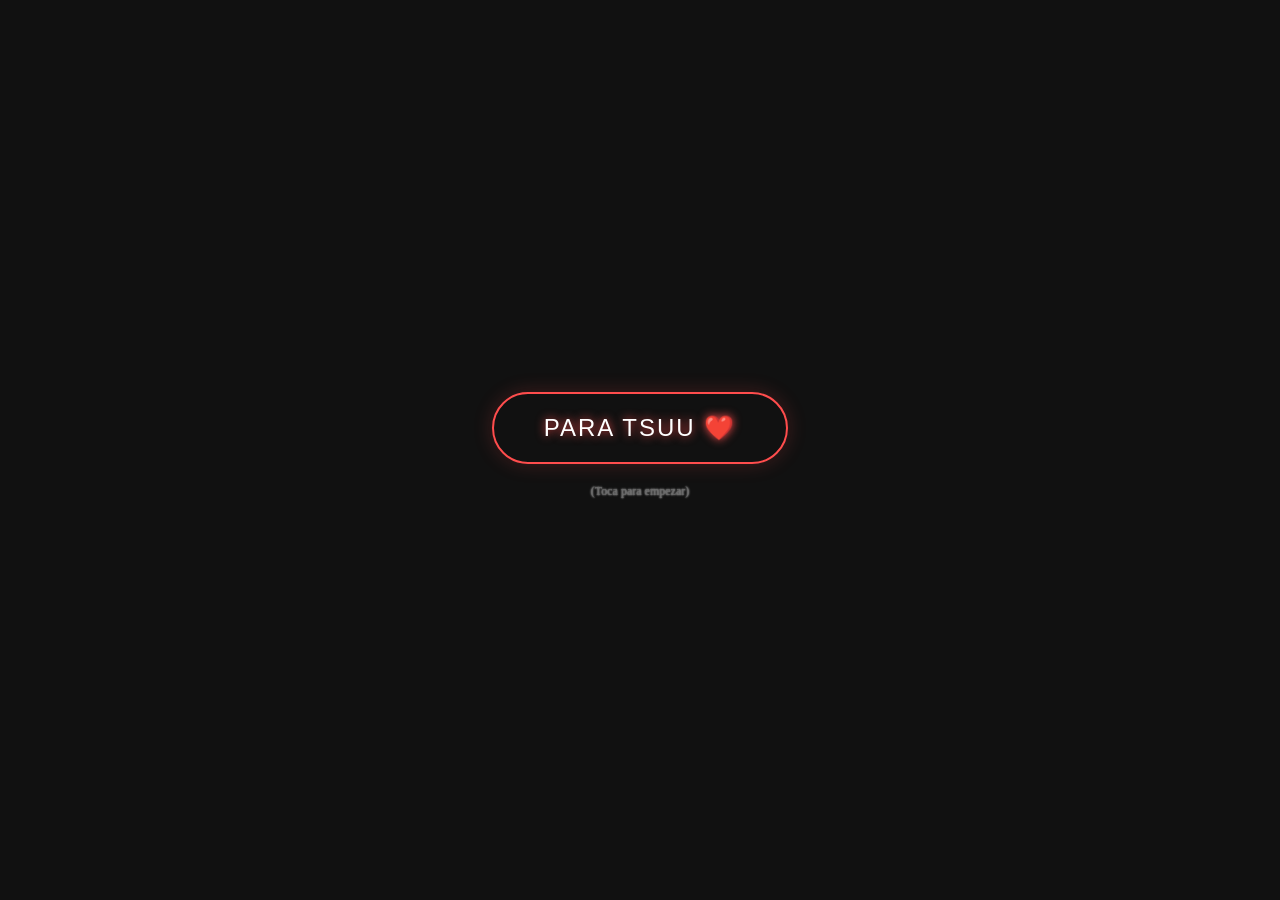
==== index.html @ 760251e3 "uno" ====
<!DOCTYPE html>
<html lang="es">
<head>
    <meta charset="UTF-8">
    <meta name="viewport" content="width=device-width, initial-scale=1.0">
    <title>Para Tsu ✨</title>
    <link href="https://fonts.googleapis.com/css2?family=Poppins:wght@300;400;600&family=Dancing+Script:wght@700&display=swap" rel="stylesheet">
    <style>
        :root {
            --bg-color: #0b0f19;
            --text-light: #f8f9fa;
            --accent-pink: #ff9a9e;
            --accent-purple: #c2e9fb;
            --glass-bg: rgba(255, 255, 255, 0.05);
            --glass-border: rgba(255, 255, 255, 0.1);
        }

        * {
            margin: 0;
            padding: 0;
            box-sizing: border-box;
        }

        body {
            background: linear-gradient(to bottom, #020111 10%, #20124d 90%);
            color: var(--text-light);
            font-family: 'Poppins', sans-serif;
            overflow-x: hidden;
            min-height: 100vh;
        }

        /* Estrellas de fondo animadas */
        .stars {
            position: fixed;
            top: 0;
            left: 0;
            width: 100%;
            height: 100%;
            pointer-events: none;
            z-index: 0;
        }
        
        .star {
            position: absolute;
            background-color: white;
            border-radius: 50%;
            animation: twinkle infinite alternate;
        }

        @keyframes twinkle {
            0% { opacity: 0.2; transform: scale(0.8); }
            100% { opacity: 1; transform: scale(1.2); box-shadow: 0 0 10px #fff, 0 0 20px var(--accent-pink); }
        }

        /* Contenedor Principal */
        #pantalla-bloqueo {
            position: relative;
            z-index: 10;
            display: flex;
            flex-direction: column;
            align-items: center;
            justify-content: center;
            min-height: 100vh;
            text-align: center;
            padding: 20px;
            transition: opacity 1s ease-in-out;
        }

        /* Textos y Títulos */
        h1 {
            font-family: 'Dancing Script', cursive;
            color: var(--accent-pink);
            margin-bottom: 15px;
            font-size: 3rem;
            text-shadow: 0 0 15px rgba(255, 154, 158, 0.4);
        }
        
        p {
            font-size: 1.1rem;
            line-height: 1.6;
            margin-bottom: 20px;
            color: #e2e8f0;
        }

        /* Estilos del Contador */
        .contador-container {
            display: flex;
            gap: 15px;
            margin-top: 30px;
            flex-wrap: wrap;
            justify-content: center;
        }

        .tiempo-box {
            background: var(--glass-bg);
            border: 1px solid var(--glass-border);
            backdrop-filter: blur(10px);
            padding: 20px;
            border-radius: 15px;
            min-width: 90px;
            box-shadow: 0 8px 32px rgba(0, 0, 0, 0.3);
        }

        .tiempo-box span {
            display: block;
            font-size: 2.5rem;
            font-weight: 600;
            color: var(--accent-purple);
        }

        .tiempo-box .label {
            font-size: 0.9rem;
            text-transform: uppercase;
            letter-spacing: 2px;
            margin-top: 5px;
            color: var(--text-light);
        }

        /* Botón de Música */
        .btn-music {
            background: transparent;
            border: 1px solid var(--accent-purple);
            color: var(--accent-purple);
            padding: 10px 20px;
            font-size: 0.9rem;
            margin-top: 40px;
            border-radius: 20px;
            cursor: pointer;
            transition: all 0.3s;
        }

        .btn-music:hover {
            background: var(--accent-purple);
            color: #000;
        }

        @media (max-width: 600px) {
            h1 { font-size: 2.2rem; }
            .tiempo-box { min-width: 70px; padding: 15px; }
            .tiempo-box span { font-size: 1.8rem; }
        }
    </style>
</head>
<body>

    <!-- Música de fondo -->
    <audio id="bg-music" loop>
        <source src="./audio/musica.mp3" type="audio/mpeg">
    </audio>

    <!-- Estrellas Animadas -->
    <div class="stars" id="stars-container"></div>

    <!-- PANTALLA DE BLOQUEO / CUENTA REGRESIVA -->
    <div id="pantalla-bloqueo">
        <h1>Algo especial está esperando por ti ❤️</h1>
        <p>No importa la distancia, algunas personas logran sentirse cerca todos los días.</p>
        
        <div class="contador-container">
            <div class="tiempo-box"><span id="days">00</span><div class="label">Días</div></div>
            <div class="tiempo-box"><span id="hours">00</span><div class="label">Horas</div></div>
            <div class="tiempo-box"><span id="minutes">00</span><div class="label">Minutos</div></div>
            <div class="tiempo-box"><span id="seconds">00</span><div class="label">Segundos</div></div>
        </div>

        <button class="btn-music" id="music-btn">🎵 Activar Música</button>
    </div>

    <script>
        // 🌌 GENERADOR DE ESTRELLAS
        const starsContainer = document.getElementById('stars-container');
        for (let i = 0; i < 150; i++) {
            let star = document.createElement('div');
            star.className = 'star';
            let size = Math.random() * 3 + 1;
            star.style.width = size + 'px';
            star.style.height = size + 'px';
            star.style.left = Math.random() * 100 + 'vw';
            star.style.top = Math.random() * 100 + 'vh';
            star.style.animationDuration = (Math.random() * 3 + 2) + 's';
            star.style.animationDelay = Math.random() * 2 + 's';
            starsContainer.appendChild(star);
        }

        // 🎵 CONTROL DE MÚSICA
        const musicBtn = document.getElementById('music-btn');
        const bgMusic = document.getElementById('bg-music');
        let isPlaying = false;

        musicBtn.addEventListener('click', () => {
            if (isPlaying) {
                bgMusic.pause();
                musicBtn.innerText = "🎵 Activar Música";
            } else {
                bgMusic.play();
                musicBtn.innerText = "🔇 Pausar Música";
            }
            isPlaying = !isPlaying;
        });

        // ⏳ LÓGICA DEL CONTADOR
        // Escribe el año actual explícitamente para evitar saltos inesperados.
        // Formato: "Mes Día, Año Hora:Minuto:Segundo"
        const targetDate = new Date("2026-06-15T00:00:00-03:00").getTime();
        
        const countdownInterval = setInterval(() => {
            const now = new Date().getTime();
            const distance = targetDate - now;

            if (distance <= 0) {
                // TIEMPO TERMINADO: Redirigir a la otra página
                clearInterval(countdownInterval);
                document.getElementById('pantalla-bloqueo').style.opacity = '0'; // Pequeño efecto de desvanecimiento
                
                setTimeout(() => {
                    window.location.href = "felicidades.html";
                }, 800); // Espera menos de 1 segundo para hacer el cambio
                
            } else {
                // Calcular tiempo restante
                const days = Math.floor(distance / (1000 * 60 * 60 * 24));
                const hours = Math.floor((distance % (1000 * 60 * 60 * 24)) / (1000 * 60 * 60));
                const minutes = Math.floor((distance % (1000 * 60 * 60)) / (1000 * 60));
                const seconds = Math.floor((distance % (1000 * 60)) / 1000);

                document.getElementById('days').innerText = days < 10 ? '0' + days : days;
                document.getElementById('hours').innerText = hours < 10 ? '0' + hours : hours;
                document.getElementById('minutes').innerText = minutes < 10 ? '0' + minutes : minutes;
                document.getElementById('seconds').innerText = seconds < 10 ? '0' + seconds : seconds;
            }
        }, 1000);

    </script>
</body>
</html>
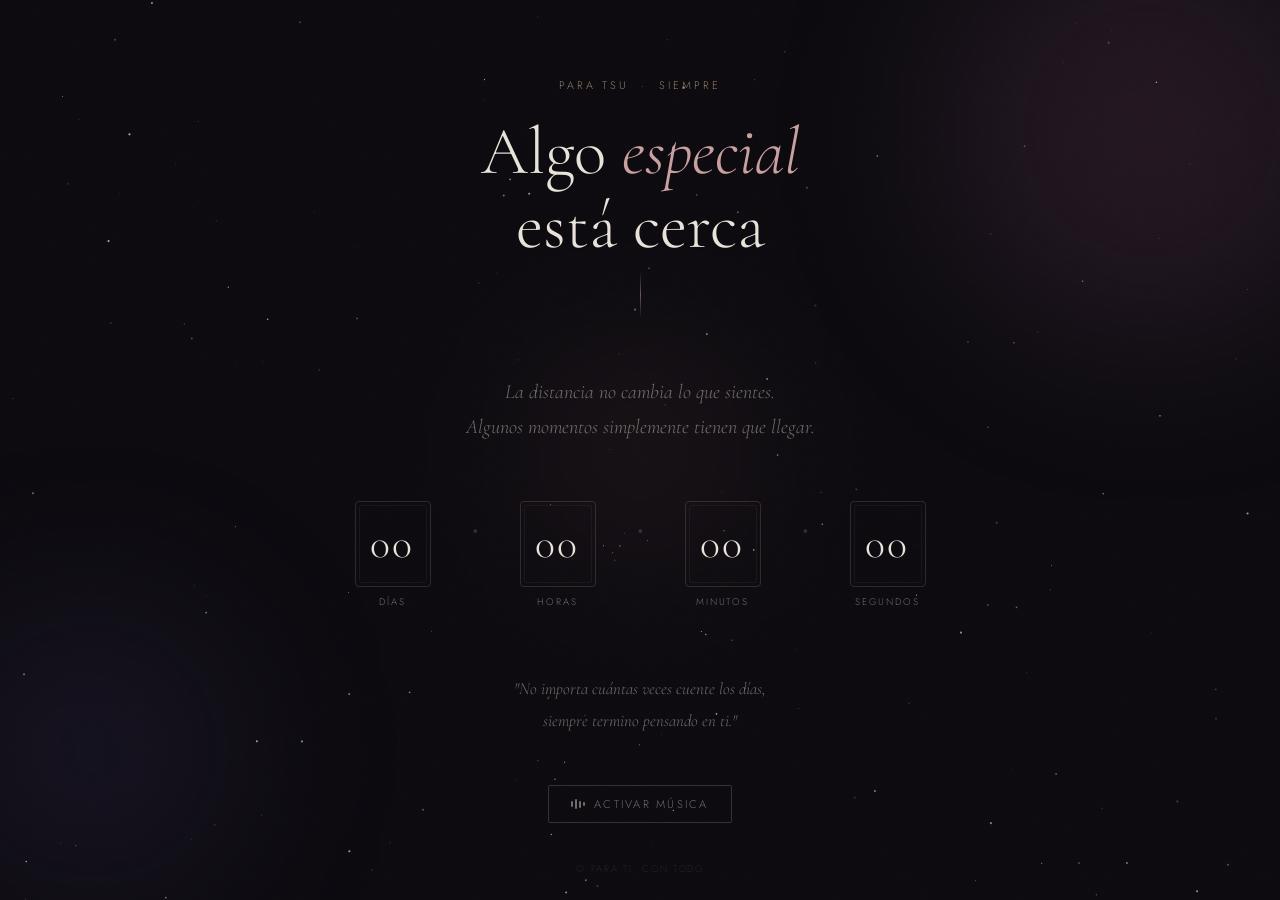
==== commit ab058d13: "tres" ====
--- a/index.html
+++ b/index.html
@@ -1,235 +1,425 @@
 <!DOCTYPE html>
 <html lang="es">
 <head>
-    <meta charset="UTF-8">
-    <meta name="viewport" content="width=device-width, initial-scale=1.0">
-    <title>Para Tsu ✨</title>
-    <link href="https://fonts.googleapis.com/css2?family=Poppins:wght@300;400;600&family=Dancing+Script:wght@700&display=swap" rel="stylesheet">
-    <style>
-        :root {
-            --bg-color: #0b0f19;
-            --text-light: #f8f9fa;
-            --accent-pink: #ff9a9e;
-            --accent-purple: #c2e9fb;
-            --glass-bg: rgba(255, 255, 255, 0.05);
-            --glass-border: rgba(255, 255, 255, 0.1);
-        }
-
-        * {
-            margin: 0;
-            padding: 0;
-            box-sizing: border-box;
-        }
-
-        body {
-            background: linear-gradient(to bottom, #020111 10%, #20124d 90%);
-            color: var(--text-light);
-            font-family: 'Poppins', sans-serif;
-            overflow-x: hidden;
-            min-height: 100vh;
-        }
-
-        /* Estrellas de fondo animadas */
-        .stars {
-            position: fixed;
-            top: 0;
-            left: 0;
-            width: 100%;
-            height: 100%;
-            pointer-events: none;
-            z-index: 0;
-        }
-        
-        .star {
-            position: absolute;
-            background-color: white;
-            border-radius: 50%;
-            animation: twinkle infinite alternate;
-        }
-
-        @keyframes twinkle {
-            0% { opacity: 0.2; transform: scale(0.8); }
-            100% { opacity: 1; transform: scale(1.2); box-shadow: 0 0 10px #fff, 0 0 20px var(--accent-pink); }
-        }
-
-        /* Contenedor Principal */
-        #pantalla-bloqueo {
-            position: relative;
-            z-index: 10;
-            display: flex;
-            flex-direction: column;
-            align-items: center;
-            justify-content: center;
-            min-height: 100vh;
-            text-align: center;
-            padding: 20px;
-            transition: opacity 1s ease-in-out;
-        }
-
-        /* Textos y Títulos */
-        h1 {
-            font-family: 'Dancing Script', cursive;
-            color: var(--accent-pink);
-            margin-bottom: 15px;
-            font-size: 3rem;
-            text-shadow: 0 0 15px rgba(255, 154, 158, 0.4);
-        }
-        
-        p {
-            font-size: 1.1rem;
-            line-height: 1.6;
-            margin-bottom: 20px;
-            color: #e2e8f0;
-        }
-
-        /* Estilos del Contador */
-        .contador-container {
-            display: flex;
-            gap: 15px;
-            margin-top: 30px;
-            flex-wrap: wrap;
-            justify-content: center;
-        }
-
-        .tiempo-box {
-            background: var(--glass-bg);
-            border: 1px solid var(--glass-border);
-            backdrop-filter: blur(10px);
-            padding: 20px;
-            border-radius: 15px;
-            min-width: 90px;
-            box-shadow: 0 8px 32px rgba(0, 0, 0, 0.3);
-        }
-
-        .tiempo-box span {
-            display: block;
-            font-size: 2.5rem;
-            font-weight: 600;
-            color: var(--accent-purple);
-        }
-
-        .tiempo-box .label {
-            font-size: 0.9rem;
-            text-transform: uppercase;
-            letter-spacing: 2px;
-            margin-top: 5px;
-            color: var(--text-light);
-        }
-
-        /* Botón de Música */
-        .btn-music {
-            background: transparent;
-            border: 1px solid var(--accent-purple);
-            color: var(--accent-purple);
-            padding: 10px 20px;
-            font-size: 0.9rem;
-            margin-top: 40px;
-            border-radius: 20px;
-            cursor: pointer;
-            transition: all 0.3s;
-        }
-
-        .btn-music:hover {
-            background: var(--accent-purple);
-            color: #000;
-        }
-
-        @media (max-width: 600px) {
-            h1 { font-size: 2.2rem; }
-            .tiempo-box { min-width: 70px; padding: 15px; }
-            .tiempo-box span { font-size: 1.8rem; }
-        }
-    </style>
+<meta charset="UTF-8">
+<meta name="viewport" content="width=device-width, initial-scale=1.0">
+<title>Para Tsu ✨</title>
+<link href="https://fonts.googleapis.com/css2?family=Cormorant+Garamond:ital,wght@0,300;0,400;1,300;1,400&family=Jost:wght@200;300;400&display=swap" rel="stylesheet">
+<style>
+  *, *::before, *::after { margin: 0; padding: 0; box-sizing: border-box; }
+
+  :root {
+    --ink: #e8e2d9;
+    --ink-muted: rgba(232,226,217,0.45);
+    --ink-faint: rgba(232,226,217,0.18);
+    --rose: #c9a0a0;
+    --rose-glow: rgba(201,160,160,0.12);
+    --gold: #c8b08a;
+    --gold-faint: rgba(200,176,138,0.08);
+  }
+
+  body {
+    background: #0c0a0f;
+    color: var(--ink);
+    font-family: 'Jost', sans-serif;
+    font-weight: 200;
+    min-height: 100vh;
+    overflow-x: hidden;
+    position: relative;
+  }
+
+  /* ── Grain overlay ── */
+  body::before {
+    content: '';
+    position: fixed;
+    inset: 0;
+    background-image: url("data:image/svg+xml,%3Csvg viewBox='0 0 200 200' xmlns='http://www.w3.org/2000/svg'%3E%3Cfilter id='n'%3E%3CfeTurbulence type='fractalNoise' baseFrequency='0.85' numOctaves='4' stitchTiles='stitch'/%3E%3C/filter%3E%3Crect width='100%25' height='100%25' filter='url(%23n)' opacity='0.04'/%3E%3C/svg%3E");
+    background-repeat: repeat;
+    background-size: 180px;
+    opacity: 0.55;
+    pointer-events: none;
+    z-index: 1;
+  }
+
+  /* ── Ambient glow blobs ── */
+  .blob {
+    position: fixed;
+    border-radius: 50%;
+    pointer-events: none;
+    filter: blur(80px);
+    z-index: 0;
+  }
+  .blob-1 { width: 420px; height: 420px; background: rgba(100,60,90,0.25); top: -80px; right: -80px; }
+  .blob-2 { width: 300px; height: 300px; background: rgba(60,50,100,0.2); bottom: 0; left: -60px; }
+  .blob-3 { width: 200px; height: 200px; background: rgba(140,90,80,0.12); top: 50%; left: 50%; transform: translate(-50%,-50%); }
+
+  /* ── Canvas stars ── */
+  canvas#stars { position: fixed; inset: 0; z-index: 0; pointer-events: none; }
+
+  /* ── Layout ── */
+  #app {
+    position: relative;
+    z-index: 2;
+    min-height: 100vh;
+    display: flex;
+    flex-direction: column;
+    align-items: center;
+    justify-content: center;
+    padding: 3rem 1.5rem;
+    gap: 0;
+  }
+
+  /* ── Eyebrow ── */
+  .eyebrow {
+    font-family: 'Jost', sans-serif;
+    font-weight: 300;
+    font-size: 0.68rem;
+    letter-spacing: 0.28em;
+    text-transform: uppercase;
+    color: var(--gold);
+    opacity: 0.7;
+    margin-bottom: 1.4rem;
+  }
+
+  /* ── Main heading ── */
+  .heading {
+    font-family: 'Cormorant Garamond', serif;
+    font-weight: 300;
+    font-size: clamp(2.4rem, 7vw, 4.2rem);
+    line-height: 1.1;
+    text-align: center;
+    color: var(--ink);
+    margin-bottom: 0.5rem;
+  }
+  .heading em {
+    font-style: italic;
+    color: var(--rose);
+  }
+
+  /* ── Sub ── */
+  .subtext {
+    font-family: 'Cormorant Garamond', serif;
+    font-style: italic;
+    font-weight: 300;
+    font-size: clamp(1rem, 2.5vw, 1.25rem);
+    color: var(--ink-muted);
+    text-align: center;
+    max-width: 480px;
+    line-height: 1.75;
+    margin-bottom: 3.5rem;
+  }
+
+  /* ── Divider ── */
+  .divider {
+    width: 1px;
+    height: 48px;
+    background: linear-gradient(to bottom, transparent, var(--rose), transparent);
+    margin: 0 auto 3.5rem;
+    opacity: 0.5;
+  }
+
+  /* ── Countdown ── */
+  .countdown {
+    display: flex;
+    gap: clamp(1rem, 4vw, 2.5rem);
+    align-items: flex-start;
+    margin-bottom: 4rem;
+  }
+
+  .unit {
+    display: flex;
+    flex-direction: column;
+    align-items: center;
+    gap: 0.5rem;
+  }
+
+  .unit-sep {
+    font-family: 'Cormorant Garamond', serif;
+    font-size: 2.8rem;
+    color: var(--ink-faint);
+    padding-top: 0.2rem;
+    line-height: 1;
+    user-select: none;
+  }
+
+  .num-wrap {
+    position: relative;
+    width: clamp(56px, 14vw, 76px);
+    height: clamp(64px, 15vw, 86px);
+  }
+
+  .num-border {
+    position: absolute;
+    inset: 0;
+    border: 1px solid var(--rose);
+    opacity: 0.2;
+    border-radius: 4px;
+  }
+  .num-border::before {
+    content: '';
+    position: absolute;
+    inset: 3px;
+    border: 1px solid var(--gold);
+    opacity: 0.35;
+    border-radius: 2px;
+  }
+
+  .num {
+    position: absolute;
+    inset: 0;
+    display: flex;
+    align-items: center;
+    justify-content: center;
+    font-family: 'Cormorant Garamond', serif;
+    font-weight: 300;
+    font-size: clamp(1.8rem, 5vw, 2.6rem);
+    color: var(--ink);
+    letter-spacing: 0.05em;
+    transition: opacity 0.15s;
+  }
+
+  .lbl {
+    font-family: 'Jost', sans-serif;
+    font-weight: 300;
+    font-size: 0.6rem;
+    letter-spacing: 0.2em;
+    text-transform: uppercase;
+    color: var(--ink-muted);
+  }
+
+  /* ── Message line ── */
+  .message {
+    font-family: 'Cormorant Garamond', serif;
+    font-style: italic;
+    font-size: clamp(0.9rem, 2.5vw, 1.05rem);
+    color: var(--ink-muted);
+    text-align: center;
+    max-width: 420px;
+    line-height: 1.9;
+    margin-bottom: 3rem;
+    opacity: 0;
+    transform: translateY(8px);
+    animation: fadeUp 1.2s 0.6s ease forwards;
+  }
+
+  @keyframes fadeUp {
+    to { opacity: 1; transform: translateY(0); }
+  }
+
+  /* ── Music button ── */
+  .music-btn {
+    display: flex;
+    align-items: center;
+    gap: 0.55rem;
+    background: none;
+    border: 1px solid var(--ink-faint);
+    color: var(--ink-muted);
+    font-family: 'Jost', sans-serif;
+    font-weight: 300;
+    font-size: 0.7rem;
+    letter-spacing: 0.2em;
+    text-transform: uppercase;
+    padding: 0.65rem 1.4rem;
+    border-radius: 2px;
+    cursor: pointer;
+    transition: border-color 0.3s, color 0.3s, background 0.3s;
+    position: relative;
+    overflow: hidden;
+  }
+  .music-btn::after {
+    content: '';
+    position: absolute;
+    inset: 0;
+    background: var(--rose-glow);
+    opacity: 0;
+    transition: opacity 0.3s;
+  }
+  .music-btn:hover { border-color: var(--rose); color: var(--rose); }
+  .music-btn:hover::after { opacity: 1; }
+
+  .music-icon {
+    display: flex;
+    align-items: center;
+    gap: 2px;
+  }
+  .bar {
+    width: 2px;
+    background: currentColor;
+    border-radius: 1px;
+    animation: eq 1.2s ease-in-out infinite alternate;
+  }
+  .bar:nth-child(1) { height: 6px; animation-delay: 0s; }
+  .bar:nth-child(2) { height: 10px; animation-delay: 0.2s; }
+  .bar:nth-child(3) { height: 7px; animation-delay: 0.4s; }
+  .bar:nth-child(4) { height: 4px; animation-delay: 0.1s; }
+  @keyframes eq {
+    from { transform: scaleY(0.3); }
+    to   { transform: scaleY(1.3); }
+  }
+  .music-btn.paused .bar { animation-play-state: paused; }
+
+  /* ── Footer ── */
+  .footer {
+    position: fixed;
+    bottom: 1.5rem;
+    left: 50%;
+    transform: translateX(-50%);
+    font-size: 0.6rem;
+    letter-spacing: 0.18em;
+    text-transform: uppercase;
+    color: var(--ink-faint);
+    white-space: nowrap;
+    z-index: 2;
+  }
+</style>
 </head>
 <body>
-
-    <!-- Música de fondo -->
-    <audio id="bg-music" loop>
-        <source src="./audio/musica.mp3" type="audio/mpeg">
-    </audio>
-
-    <!-- Estrellas Animadas -->
-    <div class="stars" id="stars-container"></div>
-
-    <!-- PANTALLA DE BLOQUEO / CUENTA REGRESIVA -->
-    <div id="pantalla-bloqueo">
-        <h1>Algo especial está esperando por ti ❤️</h1>
-        <p>No importa la distancia, algunas personas logran sentirse cerca todos los días.</p>
-        
-        <div class="contador-container">
-            <div class="tiempo-box"><span id="days">00</span><div class="label">Días</div></div>
-            <div class="tiempo-box"><span id="hours">00</span><div class="label">Horas</div></div>
-            <div class="tiempo-box"><span id="minutes">00</span><div class="label">Minutos</div></div>
-            <div class="tiempo-box"><span id="seconds">00</span><div class="label">Segundos</div></div>
-        </div>
-
-        <button class="btn-music" id="music-btn">🎵 Activar Música</button>
+<audio id="bg-music" loop><source src="./audio/musica.mp3" type="audio/mpeg"></audio>
+
+<div class="blob blob-1"></div>
+<div class="blob blob-2"></div>
+<div class="blob blob-3"></div>
+<canvas id="stars"></canvas>
+
+<div id="app">
+  <p class="eyebrow">Para Tsu &nbsp;·&nbsp; siempre</p>
+
+  <h1 class="heading">Algo <em>especial</em><br>está cerca</h1>
+
+  <div class="divider"></div>
+
+  <p class="subtext">La distancia no cambia lo que sientes.<br>Algunos momentos simplemente <em>tienen que llegar.</em></p>
+
+  <div class="countdown" id="countdown">
+    <div class="unit">
+      <div class="num-wrap"><div class="num-border"></div><div class="num" id="days">00</div></div>
+      <span class="lbl">días</span>
     </div>
-
-    <script>
-        // 🌌 GENERADOR DE ESTRELLAS
-        const starsContainer = document.getElementById('stars-container');
-        for (let i = 0; i < 150; i++) {
-            let star = document.createElement('div');
-            star.className = 'star';
-            let size = Math.random() * 3 + 1;
-            star.style.width = size + 'px';
-            star.style.height = size + 'px';
-            star.style.left = Math.random() * 100 + 'vw';
-            star.style.top = Math.random() * 100 + 'vh';
-            star.style.animationDuration = (Math.random() * 3 + 2) + 's';
-            star.style.animationDelay = Math.random() * 2 + 's';
-            starsContainer.appendChild(star);
-        }
-
-        // 🎵 CONTROL DE MÚSICA
-        const musicBtn = document.getElementById('music-btn');
-        const bgMusic = document.getElementById('bg-music');
-        let isPlaying = false;
-
-        musicBtn.addEventListener('click', () => {
-            if (isPlaying) {
-                bgMusic.pause();
-                musicBtn.innerText = "🎵 Activar Música";
-            } else {
-                bgMusic.play();
-                musicBtn.innerText = "🔇 Pausar Música";
-            }
-            isPlaying = !isPlaying;
-        });
-
-        // ⏳ LÓGICA DEL CONTADOR
-        // Escribe el año actual explícitamente para evitar saltos inesperados.
-        // Formato: "Mes Día, Año Hora:Minuto:Segundo"
-        const targetDate = new Date("2026-06-15T00:00:00-03:00").getTime();
-        
-        const countdownInterval = setInterval(() => {
-            const now = new Date().getTime();
-            const distance = targetDate - now;
-
-            if (distance <= 0) {
-                // TIEMPO TERMINADO: Redirigir a la otra página
-                clearInterval(countdownInterval);
-                document.getElementById('pantalla-bloqueo').style.opacity = '0'; // Pequeño efecto de desvanecimiento
-                
-                setTimeout(() => {
-                    window.location.href = "felicidades.html";
-                }, 800); // Espera menos de 1 segundo para hacer el cambio
-                
-            } else {
-                // Calcular tiempo restante
-                const days = Math.floor(distance / (1000 * 60 * 60 * 24));
-                const hours = Math.floor((distance % (1000 * 60 * 60 * 24)) / (1000 * 60 * 60));
-                const minutes = Math.floor((distance % (1000 * 60 * 60)) / (1000 * 60));
-                const seconds = Math.floor((distance % (1000 * 60)) / 1000);
-
-                document.getElementById('days').innerText = days < 10 ? '0' + days : days;
-                document.getElementById('hours').innerText = hours < 10 ? '0' + hours : hours;
-                document.getElementById('minutes').innerText = minutes < 10 ? '0' + minutes : minutes;
-                document.getElementById('seconds').innerText = seconds < 10 ? '0' + seconds : seconds;
-            }
-        }, 1000);
-
-    </script>
+    <span class="unit-sep">·</span>
+    <div class="unit">
+      <div class="num-wrap"><div class="num-border"></div><div class="num" id="hours">00</div></div>
+      <span class="lbl">horas</span>
+    </div>
+    <span class="unit-sep">·</span>
+    <div class="unit">
+      <div class="num-wrap"><div class="num-border"></div><div class="num" id="mins">00</div></div>
+      <span class="lbl">minutos</span>
+    </div>
+    <span class="unit-sep">·</span>
+    <div class="unit">
+      <div class="num-wrap"><div class="num-border"></div><div class="num" id="secs">00</div></div>
+      <span class="lbl">segundos</span>
+    </div>
+  </div>
+
+  <p class="message">"No importa cuántas veces cuente los días,<br>siempre termino pensando en ti."</p>
+
+  <button class="music-btn paused" id="music-btn">
+    <span class="music-icon">
+      <span class="bar"></span><span class="bar"></span><span class="bar"></span><span class="bar"></span>
+    </span>
+    <span id="music-label">activar música</span>
+  </button>
+</div>
+
+<div class="footer">© para ti, con todo</div>
+
+<script>
+// Stars
+const canvas = document.getElementById('stars');
+const ctx = canvas.getContext('2d');
+let stars = [];
+
+function resize() {
+  canvas.width = window.innerWidth;
+  canvas.height = window.innerHeight;
+}
+resize();
+window.addEventListener('resize', resize);
+
+function initStars() {
+  stars = [];
+  for (let i = 0; i < 180; i++) {
+    stars.push({
+      x: Math.random() * canvas.width,
+      y: Math.random() * canvas.height,
+      r: Math.random() * 0.9 + 0.2,
+      a: Math.random(),
+      speed: Math.random() * 0.004 + 0.002,
+      phase: Math.random() * Math.PI * 2,
+    });
+  }
+}
+initStars();
+
+function drawStars(t) {
+  ctx.clearRect(0, 0, canvas.width, canvas.height);
+  stars.forEach(s => {
+    const alpha = 0.15 + 0.6 * (0.5 + 0.5 * Math.sin(t * s.speed + s.phase));
+    ctx.beginPath();
+    ctx.arc(s.x, s.y, s.r, 0, Math.PI * 2);
+    ctx.fillStyle = `rgba(232,226,217,${alpha.toFixed(3)})`;
+    ctx.fill();
+  });
+  requestAnimationFrame(drawStars);
+}
+requestAnimationFrame(drawStars);
+
+// Countdown
+const target = new Date("2026-06-15T00:00:00-03:00").getTime();
+const dEl = document.getElementById('days');
+const hEl = document.getElementById('hours');
+const mEl = document.getElementById('mins');
+const sEl = document.getElementById('secs');
+
+function pad(n) { return n < 10 ? '0' + n : '' + n; }
+function setNum(el, val) {
+  if (el.textContent !== val) {
+    el.style.opacity = '0';
+    setTimeout(() => { el.textContent = val; el.style.opacity = '1'; }, 80);
+  }
+}
+
+function tick() {
+  const now = Date.now();
+  const dist = target - now;
+  if (dist <= 0) {
+    clearInterval(timer);
+    document.getElementById('app').style.opacity = '0';
+    document.getElementById('app').style.transition = 'opacity 1s';
+    setTimeout(() => { window.location.href = 'felicidades.html'; }, 900);
+    return;
+  }
+  const d = Math.floor(dist / 86400000);
+  const h = Math.floor((dist % 86400000) / 3600000);
+  const m = Math.floor((dist % 3600000) / 60000);
+  const s = Math.floor((dist % 60000) / 1000);
+  setNum(dEl, pad(d));
+  setNum(hEl, pad(h));
+  setNum(mEl, pad(m));
+  setNum(sEl, pad(s));
+}
+tick();
+const timer = setInterval(tick, 1000);
+
+// Music
+const audio = document.getElementById('bg-music');
+const btn = document.getElementById('music-btn');
+const lbl = document.getElementById('music-label');
+let playing = false;
+
+btn.addEventListener('click', () => {
+  if (playing) {
+    audio.pause();
+    lbl.textContent = 'activar música';
+    btn.classList.add('paused');
+  } else {
+    audio.play().catch(() => {});
+    lbl.textContent = 'pausar música';
+    btn.classList.remove('paused');
+  }
+  playing = !playing;
+});
+</script>
 </body>
-</html>+</html>
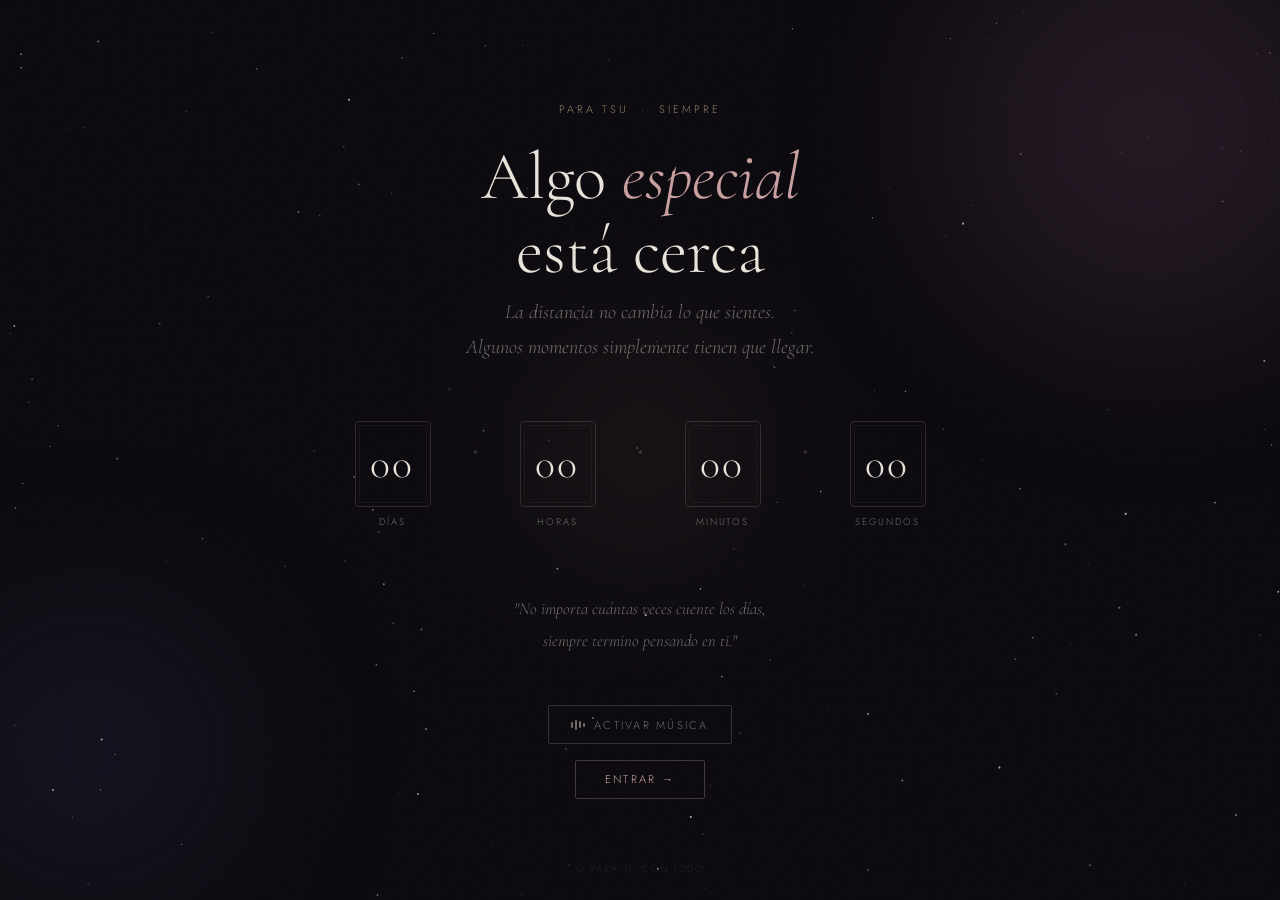
==== commit e4214cb2: "ff" ====
--- a/index.html
+++ b/index.html
@@ -285,8 +285,6 @@
   <p class="eyebrow">Para Tsu &nbsp;·&nbsp; siempre</p>
 
   <h1 class="heading">Algo <em>especial</em><br>está cerca</h1>
-
-  <div class="divider"></div>
 
   <p class="subtext">La distancia no cambia lo que sientes.<br>Algunos momentos simplemente <em>tienen que llegar.</em></p>
 
@@ -320,6 +318,9 @@
     </span>
     <span id="music-label">activar música</span>
   </button>
+    <a href="felicidades.html" id="btn-entrar" style="display:none; font-family:'Jost',sans-serif; font-weight:300; font-size:0.7rem; letter-spacing:0.2em; text-transform:uppercase; color:#c9a0a0; border:1px solid rgba(201,160,160,0.3); padding:0.65rem 1.8rem; border-radius:2px; text-decoration:none; margin-top:1rem; transition:all 0.3s;">
+  entrar →
+</a>
 </div>
 
 <div class="footer">© para ti, con todo</div>
@@ -383,13 +384,11 @@
 function tick() {
   const now = Date.now();
   const dist = target - now;
-  if (dist <= 0) {
+if (dist <= 0) {
     clearInterval(timer);
-    document.getElementById('app').style.opacity = '0';
-    document.getElementById('app').style.transition = 'opacity 1s';
-    setTimeout(() => { window.location.href = 'felicidades.html'; }, 900);
+    document.getElementById('btn-entrar').style.display = 'block';
     return;
-  }
+}
   const d = Math.floor(dist / 86400000);
   const h = Math.floor((dist % 86400000) / 3600000);
   const m = Math.floor((dist % 3600000) / 60000);
@@ -399,8 +398,9 @@
   setNum(mEl, pad(m));
   setNum(sEl, pad(s));
 }
+let timer;
 tick();
-const timer = setInterval(tick, 1000);
+timer = setInterval(tick, 1000);
 
 // Music
 const audio = document.getElementById('bg-music');
